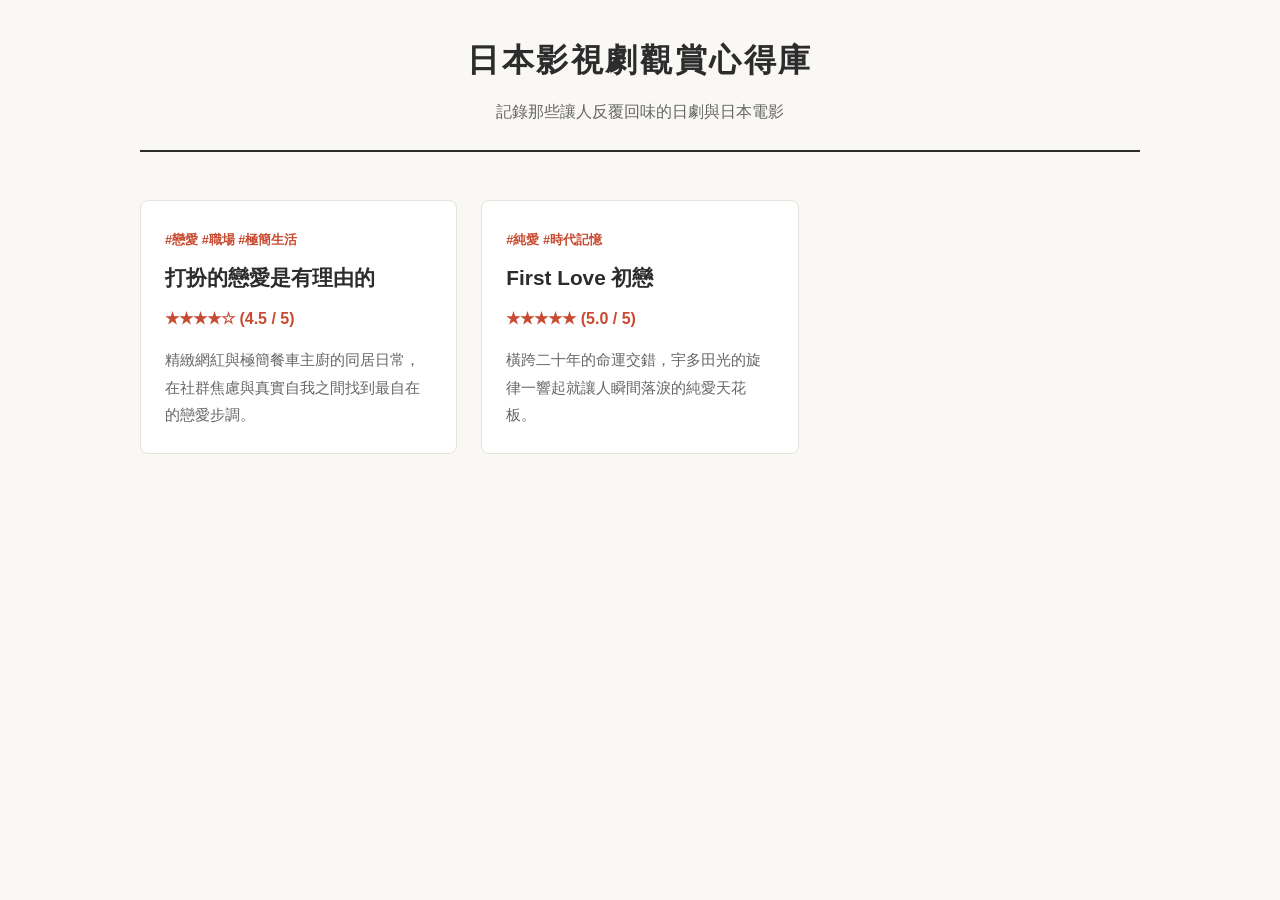
==== index.html @ 73bae2b8 "Add files via upload" ====
<!DOCTYPE html>
<html lang="zh-Hant">
<head>
  <meta charset="UTF-8">
  <meta name="viewport" content="width=device-width, initial-scale=1.0">
  <title>日本影視劇觀賞心得庫</title>
  <link rel="stylesheet" href="style.css">
</head>
<body>
  <header>
    <h1>日本影視劇觀賞心得庫</h1>
    <p>記錄那些讓人反覆回味的日劇與日本電影</p>
  </header>

  <main class="review-grid">
    <!-- 新增作品卡片請插入在這裡 -->
    <a href="reviews/2021-kikazaru-koi.html" class="card">
      <div>
        <span class="tag">#戀愛 #職場 #極簡生活</span>
        <h2>打扮的戀愛是有理由的</h2>
        <div class="rating">★★★★☆ (4.5 / 5)</div>
        <p class="summary">精緻網紅與極簡餐車主廚的同居日常，在社群焦慮與真實自我之間找到最自在的戀愛步調。</p>
      </div>
    </a>

    <a href="reviews/2022-first-love.html" class="card">
      <div>
        <span class="tag">#純愛 #時代記憶</span>
        <h2>First Love 初戀</h2>
        <div class="rating">★★★★★ (5.0 / 5)</div>
        <p class="summary">橫跨二十年的命運交錯，宇多田光的旋律一響起就讓人瞬間落淚的純愛天花板。</p>
      </div>
    </a>
  </main>
</body>
</html>
---- style.css ----
:root {
  --bg-color: #FAF8F5;
  --card-bg: #FFFFFF;
  --text-main: #2C2C2C;
  --text-muted: #666666;
  --accent: #C84B31;
  --border-color: #E6E2DC;
}

* { box-sizing: border-box; margin: 0; padding: 0; }

body {
  background-color: var(--bg-color);
  color: var(--text-main);
  font-family: 'Noto Sans TC', 'Hiragino Sans', sans-serif;
  line-height: 1.8;
  padding: 2rem 1rem;
}

header {
  text-align: center;
  max-width: 1000px;
  margin: 0 auto 3rem auto;
  border-bottom: 2px solid var(--text-main);
  padding-bottom: 1.5rem;
}

header h1 { font-size: 2rem; letter-spacing: 0.08em; }
header p { color: var(--text-muted); margin-top: 0.5rem; }

/* 首頁卡片網格 */
.review-grid {
  display: grid;
  grid-template-columns: repeat(auto-fill, minmax(300px, 1fr));
  gap: 1.5rem;
  max-width: 1000px;
  margin: 0 auto;
}

.card {
  background: var(--card-bg);
  border: 1px solid var(--border-color);
  border-radius: 8px;
  padding: 1.5rem;
  text-decoration: none;
  color: inherit;
  transition: transform 0.2s, box-shadow 0.2s;
  display: flex;
  flex-direction: column;
  justify-content: space-between;
}

.card:hover {
  transform: translateY(-4px);
  box-shadow: 0 8px 20px rgba(0,0,0,0.06);
}

.tag {
  display: inline-block;
  font-size: 0.8rem;
  color: var(--accent);
  font-weight: bold;
  margin-bottom: 0.5rem;
}

.card h2 { font-size: 1.3rem; margin-bottom: 0.5rem; }
.rating { color: var(--accent); font-weight: bold; margin-bottom: 0.8rem; }
.summary { color: var(--text-muted); font-size: 0.95rem; }

/* 內頁文章排版 */
.article-container {
  max-width: 760px;
  margin: 0 auto;
  background: var(--card-bg);
  padding: 2.5rem;
  border-radius: 8px;
  border: 1px solid var(--border-color);
}

.back-link {
  display: inline-block;
  color: var(--accent);
  text-decoration: none;
  font-weight: bold;
  margin-bottom: 1.5rem;
}

.meta-box {
  background: var(--bg-color);
  padding: 1rem 1.5rem;
  border-radius: 6px;
  margin: 1.5rem 0 2rem 0;
  font-size: 0.95rem;
}

section { margin-bottom: 2rem; }
section h2 {
  font-size: 1.25rem;
  border-left: 4px solid var(--accent);
  padding-left: 0.75rem;
  margin-bottom: 1rem;
}

blockquote {
  border-left: 3px solid var(--border-color);
  padding-left: 1rem;
  color: var(--text-muted);
  font-style: italic;
  margin: 1rem 0;
}
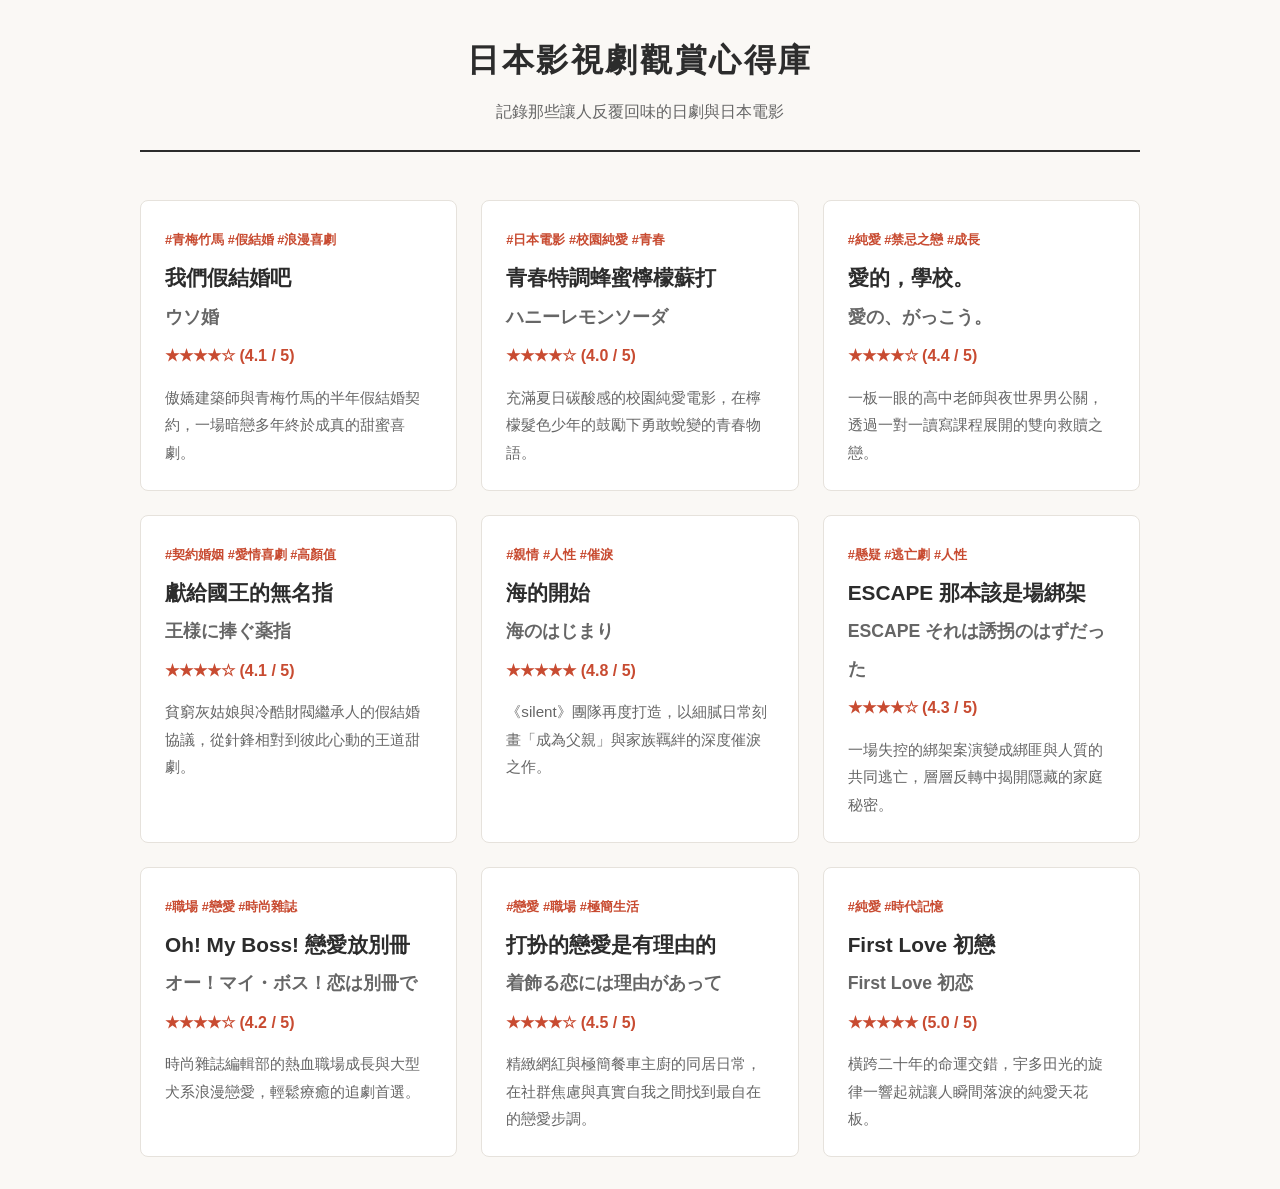
==== commit 503d3e2b: "Add files via upload" ====
--- a/index.html
+++ b/index.html
@@ -14,10 +14,73 @@
 
   <main class="review-grid">
     <!-- 新增作品卡片請插入在這裡 -->
+    <a href="reviews/2023-usokon.html" class="card">
+      <div>
+        <span class="tag">#青梅竹馬 #假結婚 #浪漫喜劇</span>
+        <h2>我們假結婚吧<br><small style="font-size: 0.85em; color: #666;">ウソ婚</small></h2>
+        <div class="rating">★★★★☆ (4.1 / 5)</div>
+        <p class="summary">傲嬌建築師與青梅竹馬的半年假結婚契約，一場暗戀多年終於成真的甜蜜喜劇。</p>
+      </div>
+    </a>
+
+    <a href="reviews/2021-honey-lemon-soda.html" class="card">
+      <div>
+        <span class="tag">#日本電影 #校園純愛 #青春</span>
+        <h2>青春特調蜂蜜檸檬蘇打<br><small style="font-size: 0.85em; color: #666;">ハニーレモンソーダ</small></h2>
+        <div class="rating">★★★★☆ (4.0 / 5)</div>
+        <p class="summary">充滿夏日碳酸感的校園純愛電影，在檸檬髮色少年的鼓勵下勇敢蛻變的青春物語。</p>
+      </div>
+    </a>
+
+    <a href="reviews/2025-ai-no-gakkou.html" class="card">
+      <div>
+        <span class="tag">#純愛 #禁忌之戀 #成長</span>
+        <h2>愛的，學校。<br><small style="font-size: 0.85em; color: #666;">愛の、がっこう。</small></h2>
+        <div class="rating">★★★★☆ (4.4 / 5)</div>
+        <p class="summary">一板一眼的高中老師與夜世界男公關，透過一對一讀寫課程展開的雙向救贖之戀。</p>
+      </div>
+    </a>
+
+    <a href="reviews/2023-ousama-ni-sasagu-kusuriyubi.html" class="card">
+      <div>
+        <span class="tag">#契約婚姻 #愛情喜劇 #高顏值</span>
+        <h2>獻給國王的無名指<br><small style="font-size: 0.85em; color: #666;">王様に捧ぐ薬指</small></h2>
+        <div class="rating">★★★★☆ (4.1 / 5)</div>
+        <p class="summary">貧窮灰姑娘與冷酷財閥繼承人的假結婚協議，從針鋒相對到彼此心動的王道甜劇。</p>
+      </div>
+    </a>
+
+    <a href="reviews/2024-umi-no-hajimari.html" class="card">
+      <div>
+        <span class="tag">#親情 #人性 #催淚</span>
+        <h2>海的開始<br><small style="font-size: 0.85em; color: #666;">海のはじまり</small></h2>
+        <div class="rating">★★★★★ (4.8 / 5)</div>
+        <p class="summary">《silent》團隊再度打造，以細膩日常刻畫「成為父親」與家族羈絆的深度催淚之作。</p>
+      </div>
+    </a>
+
+    <a href="reviews/2025-escape.html" class="card">
+      <div>
+        <span class="tag">#懸疑 #逃亡劇 #人性</span>
+        <h2>ESCAPE 那本該是場綁架<br><small style="font-size: 0.85em; color: #666;">ESCAPE それは誘拐のはずだった</small></h2>
+        <div class="rating">★★★★☆ (4.3 / 5)</div>
+        <p class="summary">一場失控的綁架案演變成綁匪與人質的共同逃亡，層層反轉中揭開隱藏的家庭秘密。</p>
+      </div>
+    </a>
+
+    <a href="reviews/2021-oh-my-boss.html" class="card">
+      <div>
+        <span class="tag">#職場 #戀愛 #時尚雜誌</span>
+        <h2>Oh! My Boss! 戀愛放別冊<br><small style="font-size: 0.85em; color: #666;">オー！マイ・ボス！恋は別冊で</small></h2>
+        <div class="rating">★★★★☆ (4.2 / 5)</div>
+        <p class="summary">時尚雜誌編輯部的熱血職場成長與大型犬系浪漫戀愛，輕鬆療癒的追劇首選。</p>
+      </div>
+    </a>
+
     <a href="reviews/2021-kikazaru-koi.html" class="card">
       <div>
         <span class="tag">#戀愛 #職場 #極簡生活</span>
-        <h2>打扮的戀愛是有理由的</h2>
+        <h2>打扮的戀愛是有理由的<br><small style="font-size: 0.85em; color: #666;">着飾る恋には理由があって</small></h2>
         <div class="rating">★★★★☆ (4.5 / 5)</div>
         <p class="summary">精緻網紅與極簡餐車主廚的同居日常，在社群焦慮與真實自我之間找到最自在的戀愛步調。</p>
       </div>
@@ -26,7 +89,7 @@
     <a href="reviews/2022-first-love.html" class="card">
       <div>
         <span class="tag">#純愛 #時代記憶</span>
-        <h2>First Love 初戀</h2>
+        <h2>First Love 初戀<br><small style="font-size: 0.85em; color: #666;">First Love 初恋</small></h2>
         <div class="rating">★★★★★ (5.0 / 5)</div>
         <p class="summary">橫跨二十年的命運交錯，宇多田光的旋律一響起就讓人瞬間落淚的純愛天花板。</p>
       </div>
